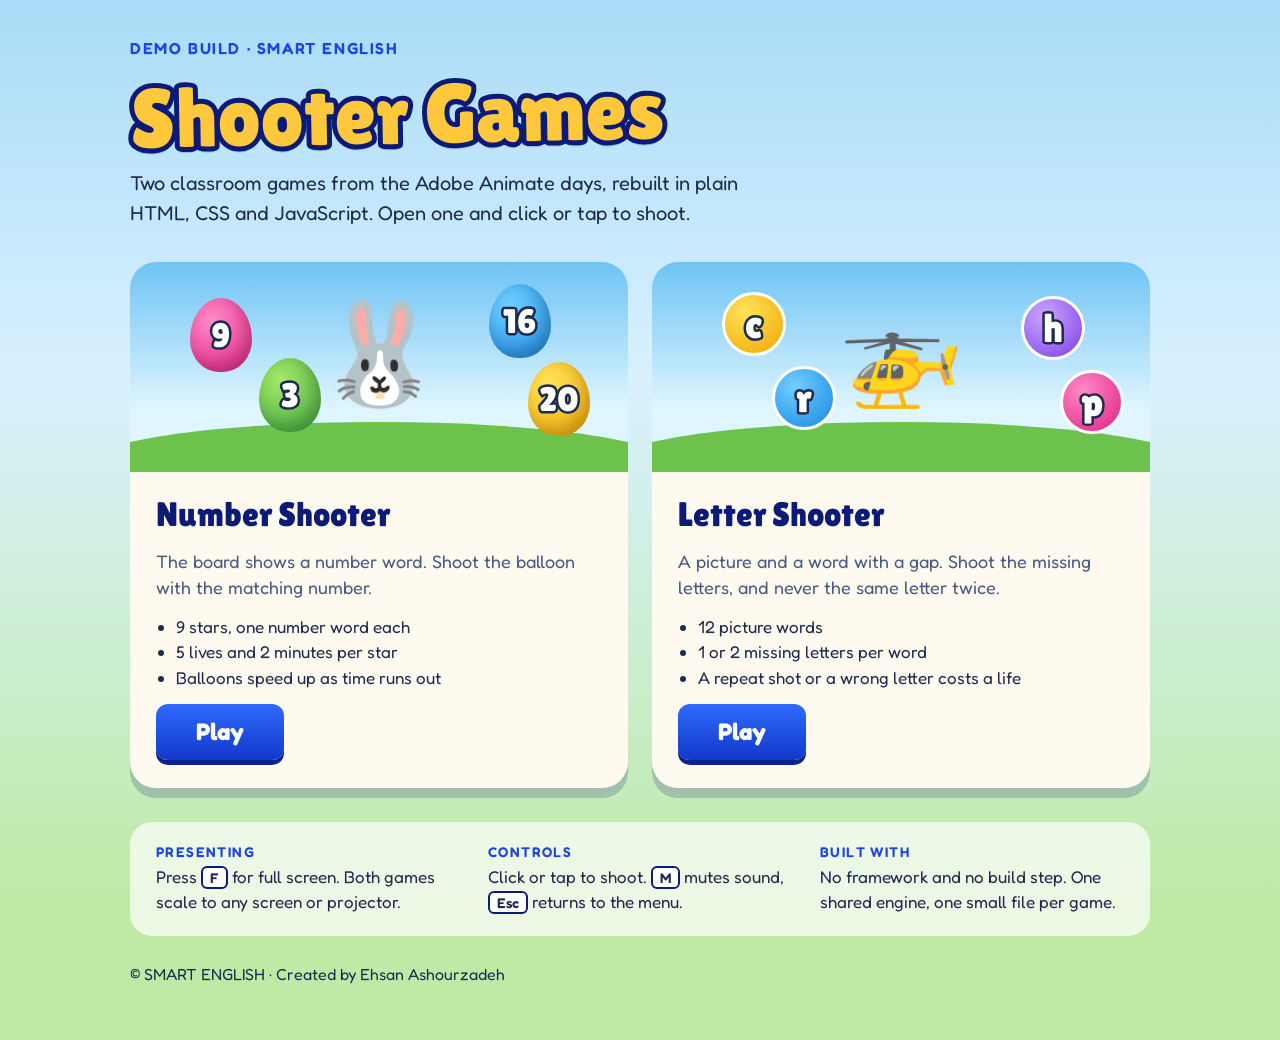
==== index.html @ 9e944800 "Add files via upload" ====
<!doctype html>
<html>
  <head>
    <meta charset="utf8" />
    <meta
      name="viewport"
      content="width=device-width,initial-scale=1,viewport-fit=cover"
    />
    <style>
      :root {
        color-scheme: light;
        box-sizing: border-box;
        padding-top: env(safe-area-inset-top, 0px);
        padding-bottom: env(safe-area-inset-bottom, 0px);
      }
      html {
        scroll-padding-top: env(safe-area-inset-top, 0px);
      }
      body {
        margin: 0;
        padding: 0;
        font:
          14px -apple-system,
          BlinkMacSystemFont,
          sans-serif;
        background: #fff;
        color: #000;
      }
      img {
        max-width: 100%;
      }
      [hidden]:not([hidden="until-found" i]) {
        display: none !important;
      }
    </style>
  </head>
  <body>
    <title>SMART Shooter Games</title>
    <meta name="claude:viewport-fit-sides" content="cover" />
    <link
      rel="stylesheet"
      href="https://fonts.googleapis.com/css2?family=Fredoka:wght@400;500;600;700&family=Lilita+One&display=swap"
    />
    <style>
      /* Layout: sky-coloured page, one centred column; two game cards side by side, wrapping to one column on phones. */
      :root {
        --sky: #d9f1ff;
        --sky2: #a9dcf7;
        --navy: #0c1a78;
        --blue: #1d44e6;
        --gold: #ffc83d;
        --coral: #ff5a5f;
        --ink: #1d2b4f;
        --paper: #fffaf0;
        --mint: #25b886;
        --muted: #4a5a82;
        --display:
          "Lilita One", "Fredoka", "Trebuchet MS", system-ui, sans-serif;
        --body: "Fredoka", "Trebuchet MS", system-ui, sans-serif;
        color-scheme: light;
      }
      body {
        margin: 0;
        background: linear-gradient(
            var(--sky2),
            var(--sky) 380px,
            #bfeaa6 900px
          )
          no-repeat #bfeaa6;
        color: var(--ink);
        font-family: var(--body);
        padding-block: 40px 56px;
        padding-left: max(16px, env(safe-area-inset-left, 0px));
        padding-right: max(16px, env(safe-area-inset-right, 0px));
        min-height: 100vh;
      }
      main {
        max-width: 1020px;
        margin: 0 auto;
      }
      .eyebrow {
        font: 600 16px/1 var(--body);
        letter-spacing: 0.1em;
        text-transform: uppercase;
        color: var(--blue);
      }
      h1 {
        margin: 12px 0 10px;
        font: clamp(44px, 8vw, 84px)/0.98 var(--display);
        color: var(--gold);
        -webkit-text-stroke: 10px var(--navy);
        paint-order: stroke fill;
        text-wrap: balance;
        transform: rotate(-1deg);
        text-shadow: 0 6px 0 rgba(12, 26, 120, 0.22);
      }
      .lede {
        max-width: 56ch;
        margin: 18px 0 34px;
        font-size: 20px;
        line-height: 1.5;
        color: var(--ink);
      }
      .cards {
        display: grid;
        grid-template-columns: repeat(auto-fit, minmax(min(100%, 420px), 1fr));
        gap: 24px;
      }
      .card {
        display: flex;
        flex-direction: column;
        min-width: 0;
        background: var(--paper);
        border-radius: 26px;
        overflow: hidden;
        box-shadow: 0 10px 0 rgba(12, 26, 120, 0.2);
      }
      .art {
        position: relative;
        height: 210px;
        overflow: hidden;
        background: linear-gradient(#6ec3f4, #dff5ff 70%);
      }
      .art::after {
        content: "";
        position: absolute;
        left: -10%;
        right: -10%;
        bottom: -40px;
        height: 90px;
        background: #6cc24a;
        border-radius: 50% 50% 0 0;
      }
      .art i {
        position: absolute;
        font-style: normal;
        z-index: 2;
        display: grid;
        place-items: center;
        color: #fff;
        font: 34px/1 var(--display);
        -webkit-text-stroke: 5px var(--ink);
        paint-order: stroke fill;
      }
      .bal {
        width: 62px;
        height: 74px;
        border-radius: 50% 50% 47% 47%/56% 56% 44% 44%;
        background: radial-gradient(circle at 35% 30%, var(--a), var(--b));
        box-shadow: inset -6px -8px 14px rgba(0, 0, 0, 0.18);
        animation: float 4s ease-in-out infinite;
      }
      .let {
        width: 58px;
        height: 58px;
        border-radius: 50%;
        border: 3px solid #fff;
        background: radial-gradient(circle at 35% 30%, var(--a), var(--b));
        font-size: 40px !important;
        animation: float 4s ease-in-out infinite;
      }
      @keyframes float {
        50% {
          transform: translateY(-12px) rotate(4deg);
        }
      }
      .art .big {
        position: absolute;
        z-index: 1;
        left: 50%;
        top: 40px;
        transform: translateX(-50%);
        font-size: 100px;
        line-height: 1;
      }
      .body {
        display: flex;
        flex-direction: column;
        gap: 14px;
        padding: 24px 26px 28px;
        flex: 1;
      }
      h2 {
        margin: 0;
        font: 34px/1.1 var(--display);
        color: var(--navy);
      }
      .body p {
        margin: 0;
        font-size: 18px;
        line-height: 1.45;
        color: var(--muted);
      }
      .body ul {
        margin: 0;
        padding-left: 20px;
        font-size: 17px;
        line-height: 1.5;
        color: var(--ink);
      }
      .play {
        margin-top: auto;
        align-self: flex-start;
        text-decoration: none;
        color: #fff;
        font: 700 24px/1 var(--body);
        padding: 16px 40px;
        border-radius: 12px;
        background: linear-gradient(#2f6bff, #1238c8);
        box-shadow: 0 5px 0 #0a2390;
      }
      .play:hover {
        filter: brightness(1.08);
      }
      .play:focus-visible {
        outline: 4px solid var(--navy);
        outline-offset: 3px;
      }
      .notes {
        margin-top: 34px;
        display: grid;
        grid-template-columns: repeat(auto-fit, minmax(min(100%, 260px), 1fr));
        gap: 14px 28px;
        background: rgba(255, 255, 255, 0.7);
        border-radius: 22px;
        padding: 22px 26px;
      }
      .notes h3 {
        margin: 0 0 4px;
        font: 600 14px/1.2 var(--body);
        letter-spacing: 0.1em;
        text-transform: uppercase;
        color: var(--blue);
      }
      .notes p {
        margin: 0;
        font-size: 17px;
        line-height: 1.45;
      }
      kbd {
        font: 600 14px var(--body);
        background: #fff;
        border: 2px solid var(--navy);
        border-radius: 6px;
        padding: 1px 7px;
      }
      footer {
        margin-top: 28px;
        font-size: 16px;
        color: var(--ink);
      }
      @media (prefers-reduced-motion: reduce) {
        .bal,
        .let {
          animation: none;
        }
      }
    </style>

    <main>
      <div class="eyebrow">Demo build · SMART English</div>
      <h1>Shooter Games</h1>
      <p class="lede">
        Two classroom games from the Adobe Animate days, rebuilt in plain HTML,
        CSS and JavaScript. Open one and click or tap to shoot.
      </p>

      <div class="cards">
        <article class="card">
          <div class="art" aria-hidden="true">
            <span class="big">🐰</span>
            <i
              class="bal"
              style="--a: #ff8ac8; --b: #e0207f; left: 12%; top: 36px"
              >9</i
            >
            <i
              class="bal"
              style="
                --a: #6fd0ff;
                --b: #1b86e0;
                left: 72%;
                top: 22px;
                animation-delay: -1.2s;
              "
              >16</i
            >
            <i
              class="bal"
              style="
                --a: #a6e86a;
                --b: #3aa63a;
                left: 26%;
                top: 96px;
                animation-delay: -2.1s;
              "
              >3</i
            >
            <i
              class="bal"
              style="
                --a: #ffe45a;
                --b: #f0a500;
                left: 80%;
                top: 100px;
                animation-delay: -0.6s;
              "
              >20</i
            >
          </div>
          <div class="body">
            <h2>Number Shooter</h2>
            <p>
              The board shows a number word. Shoot the balloon with the matching
              number.
            </p>
            <ul>
              <li>9 stars, one number word each</li>
              <li>5 lives and 2 minutes per star</li>
              <li>Balloons speed up as time runs out</li>
            </ul>
            <a class="play" href="number-shooter.html">Play</a>
          </div>
        </article>

        <article class="card">
          <div class="art" aria-hidden="true">
            <span class="big">🚁</span>
            <i
              class="let"
              style="--a: #ffe45a; --b: #f0a500; left: 14%; top: 30px"
              >c</i
            >
            <i
              class="let"
              style="
                --a: #cba6ff;
                --b: #7b3fe4;
                left: 74%;
                top: 34px;
                animation-delay: -1.4s;
              "
              >h</i
            >
            <i
              class="let"
              style="
                --a: #6fd0ff;
                --b: #1b86e0;
                left: 24%;
                top: 104px;
                animation-delay: -2.2s;
              "
              >r</i
            >
            <i
              class="let"
              style="
                --a: #ff8ac8;
                --b: #e0207f;
                left: 82%;
                top: 108px;
                animation-delay: -0.7s;
              "
              >p</i
            >
          </div>
          <div class="body">
            <h2>Letter Shooter</h2>
            <p>
              A picture and a word with a gap. Shoot the missing letters, and
              never the same letter twice.
            </p>
            <ul>
              <li>12 picture words</li>
              <li>1 or 2 missing letters per word</li>
              <li>A repeat shot or a wrong letter costs a life</li>
            </ul>
            <a class="play" href="letter-shooter.html">Play</a>
          </div>
        </article>
      </div>

      <section class="notes" aria-label="Presenting tips">
        <div>
          <h3>Presenting</h3>
          <p>
            Press <kbd>F</kbd> for full screen. Both games scale to any screen
            or projector.
          </p>
        </div>
        <div>
          <h3>Controls</h3>
          <p>
            Click or tap to shoot. <kbd>M</kbd> mutes sound,
            <kbd>Esc</kbd> returns to the menu.
          </p>
        </div>
        <div>
          <h3>Built with</h3>
          <p>
            No framework and no build step. One shared engine, one small file
            per game.
          </p>
        </div>
      </section>
      <footer>© SMART ENGLISH · Created by Ehsan Ashourzadeh</footer>
    </main>
  </body>
</html>
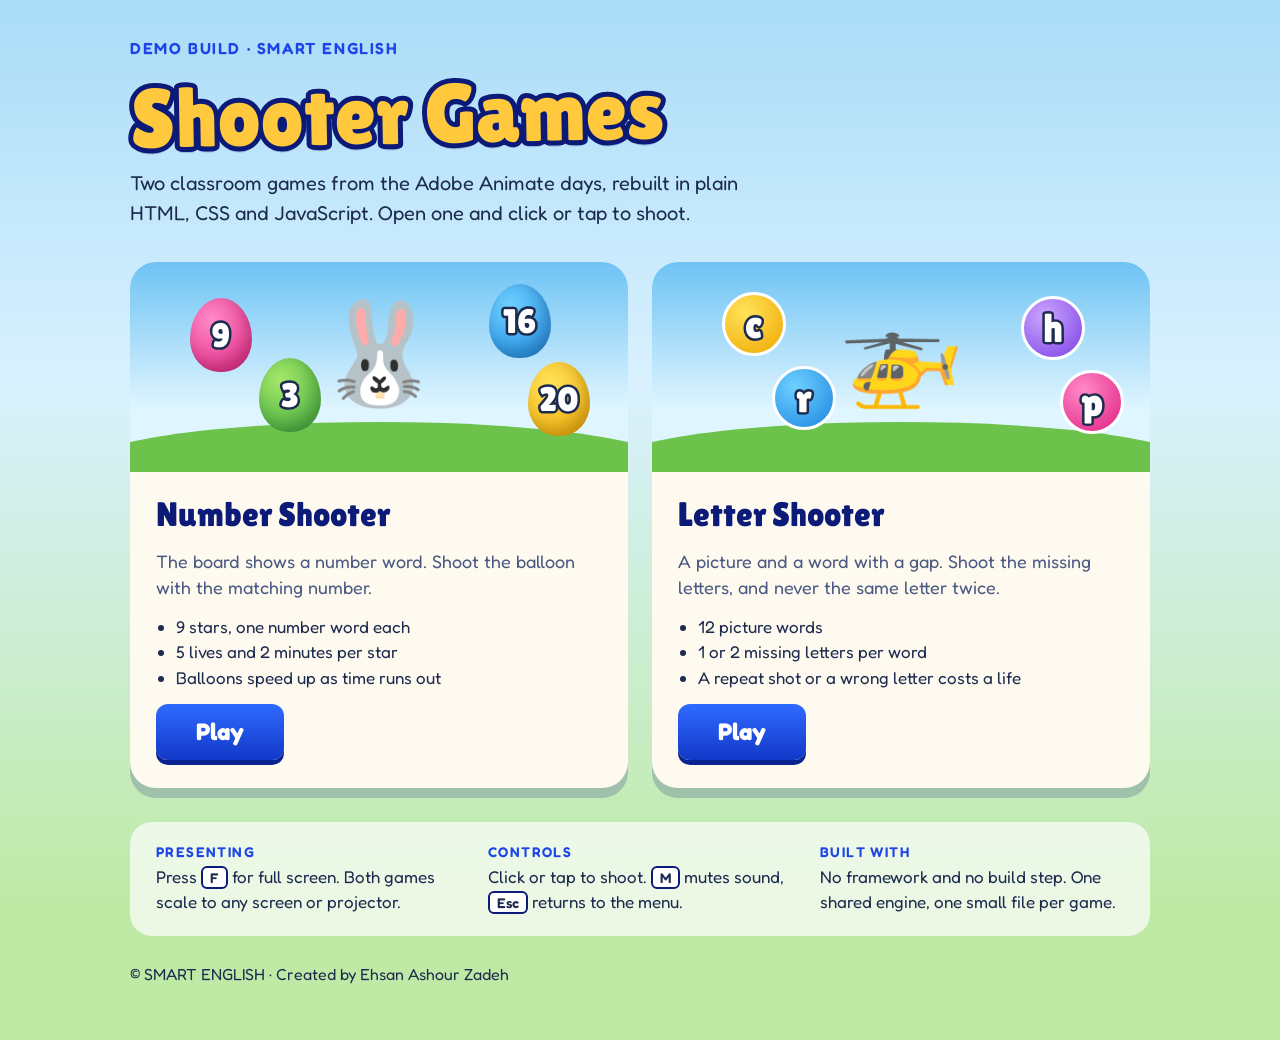
==== commit 32c36380: "Add files via upload" ====
--- a/index.html
+++ b/index.html
@@ -404,7 +404,7 @@
           </p>
         </div>
       </section>
-      <footer>© SMART ENGLISH · Created by Ehsan Ashourzadeh</footer>
+      <footer>© SMART ENGLISH · Created by Ehsan Ashour Zadeh</footer>
     </main>
   </body>
 </html>
